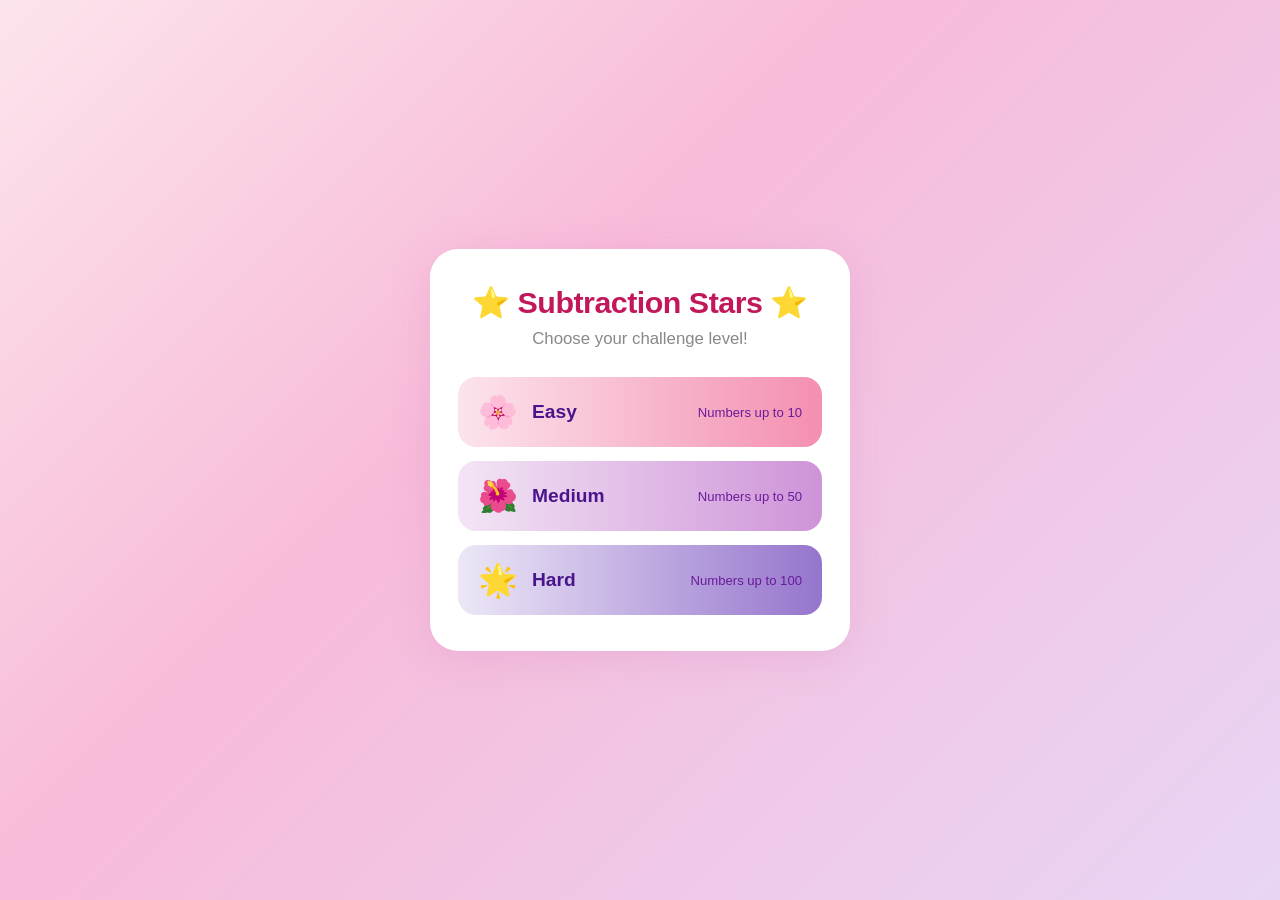
==== index.html @ 39520274 "Add subtraction practice web app for elementary students Three difficulty levels (Easy/Medium/Hard)," ====
<!DOCTYPE html>
<html lang="en">
<head>
  <meta charset="UTF-8" />
  <meta name="viewport" content="width=device-width, initial-scale=1.0" />
  <title>Subtraction Stars ⭐</title>
  <link rel="stylesheet" href="style.css" />
</head>
<body>
  <!-- Screen 1: Welcome / Difficulty Picker -->
  <div id="screen-welcome" class="screen active">
    <div class="card">
      <div class="logo">⭐ Subtraction Stars ⭐</div>
      <p class="subtitle">Choose your challenge level!</p>
      <div class="difficulty-grid">
        <button class="diff-btn easy" onclick="startGame('easy')">
          <span class="diff-icon">🌸</span>
          <span class="diff-name">Easy</span>
          <span class="diff-desc">Numbers up to 10</span>
        </button>
        <button class="diff-btn medium" onclick="startGame('medium')">
          <span class="diff-icon">🌺</span>
          <span class="diff-name">Medium</span>
          <span class="diff-desc">Numbers up to 50</span>
        </button>
        <button class="diff-btn hard" onclick="startGame('hard')">
          <span class="diff-icon">🌟</span>
          <span class="diff-name">Hard</span>
          <span class="diff-desc">Numbers up to 100</span>
        </button>
      </div>
    </div>
  </div>

  <!-- Screen 2: Practice -->
  <div id="screen-game" class="screen">
    <div class="card game-card">
      <div class="game-header">
        <button class="back-btn" onclick="goHome()">← Home</button>
        <div class="score-box">
          <span id="score-display">⭐ 0</span>
          <span id="streak-display" class="streak hidden">🔥 0</span>
        </div>
        <div class="progress-wrap">
          <div id="progress-bar"></div>
        </div>
      </div>

      <div class="question-count">Question <span id="q-num">1</span> of 10</div>

      <div class="problem-area">
        <div class="number top-number" id="num-a"></div>
        <div class="operator">−</div>
        <div class="number bottom-number" id="num-b"></div>
        <div class="line"></div>
      </div>

      <input
        id="answer-input"
        type="number"
        inputmode="numeric"
        placeholder="?"
        autocomplete="off"
        onkeydown="handleKey(event)"
      />

      <button class="submit-btn" id="submit-btn" onclick="checkAnswer()">Check ✓</button>

      <div id="feedback" class="feedback hidden"></div>
    </div>
  </div>

  <!-- Screen 3: Results -->
  <div id="screen-results" class="screen">
    <div class="card results-card">
      <div id="result-emoji" class="result-emoji"></div>
      <h2 id="result-title" class="result-title"></h2>
      <p id="result-msg" class="result-msg"></p>
      <div class="result-score">
        <span id="final-score"></span>
        <span class="out-of"> / 10</span>
      </div>
      <div class="result-actions">
        <button class="play-again-btn" onclick="playAgain()">Play Again 🔄</button>
        <button class="home-btn" onclick="goHome()">Change Level 🏠</button>
      </div>
    </div>
  </div>

  <script src="app.js"></script>
</body>
</html>
---- style.css ----
/* ── Reset & Base ── */
*, *::before, *::after { box-sizing: border-box; margin: 0; padding: 0; }

body {
  min-height: 100vh;
  font-family: 'Segoe UI', Tahoma, Geneva, Verdana, sans-serif;
  background: linear-gradient(135deg, #fce4ec 0%, #f8bbd9 40%, #e8d5f5 100%);
  display: flex;
  align-items: center;
  justify-content: center;
  padding: 16px;
}

/* ── Screens ── */
.screen { display: none; width: 100%; max-width: 420px; }
.screen.active { display: flex; justify-content: center; }

/* ── Card ── */
.card {
  background: #fff;
  border-radius: 28px;
  padding: 36px 28px;
  box-shadow: 0 8px 40px rgba(200, 100, 180, 0.18);
  width: 100%;
  text-align: center;
}

/* ── Welcome Screen ── */
.logo {
  font-size: 1.9rem;
  font-weight: 800;
  color: #c2185b;
  margin-bottom: 8px;
  letter-spacing: -0.5px;
}

.subtitle {
  font-size: 1.05rem;
  color: #888;
  margin-bottom: 28px;
}

.difficulty-grid {
  display: flex;
  flex-direction: column;
  gap: 14px;
}

.diff-btn {
  display: flex;
  align-items: center;
  gap: 14px;
  padding: 16px 20px;
  border: none;
  border-radius: 18px;
  cursor: pointer;
  font-family: inherit;
  text-align: left;
  transition: transform 0.15s, box-shadow 0.15s;
}

.diff-btn:hover { transform: translateY(-3px); box-shadow: 0 6px 20px rgba(0,0,0,0.12); }
.diff-btn:active { transform: translateY(0); }

.diff-btn.easy   { background: linear-gradient(90deg, #fce4ec, #f48fb1); }
.diff-btn.medium { background: linear-gradient(90deg, #f3e5f5, #ce93d8); }
.diff-btn.hard   { background: linear-gradient(90deg, #ede7f6, #9575cd); }

.diff-icon { font-size: 2rem; flex-shrink: 0; }
.diff-name { font-size: 1.2rem; font-weight: 700; color: #4a148c; flex: 1; }
.diff-desc { font-size: 0.82rem; color: #6a1b9a; white-space: nowrap; }

/* ── Game Screen ── */
.game-card { padding: 24px 24px 28px; }

.game-header {
  display: flex;
  align-items: center;
  justify-content: space-between;
  margin-bottom: 6px;
  gap: 10px;
}

.back-btn {
  background: #fce4ec;
  border: none;
  border-radius: 12px;
  padding: 8px 14px;
  font-size: 0.85rem;
  font-weight: 700;
  color: #c2185b;
  cursor: pointer;
  flex-shrink: 0;
  transition: background 0.15s;
}
.back-btn:hover { background: #f8bbd9; }

.score-box {
  display: flex;
  gap: 10px;
  font-size: 1rem;
  font-weight: 800;
  color: #7b1fa2;
}

.streak { color: #e65100; }
.hidden { display: none !important; }

.progress-wrap {
  flex: 1;
  height: 8px;
  background: #f3e5f5;
  border-radius: 99px;
  overflow: hidden;
  min-width: 50px;
}

#progress-bar {
  height: 100%;
  background: linear-gradient(90deg, #f06292, #ab47bc);
  border-radius: 99px;
  transition: width 0.4s ease;
  width: 0%;
}

.question-count {
  font-size: 0.85rem;
  color: #aaa;
  margin-bottom: 20px;
}

/* ── Problem Area ── */
.problem-area {
  display: flex;
  flex-direction: column;
  align-items: flex-end;
  width: 160px;
  margin: 0 auto 24px;
  user-select: none;
}

.number {
  font-size: 3.4rem;
  font-weight: 900;
  color: #4a148c;
  line-height: 1.1;
  width: 100%;
  text-align: right;
}

.operator {
  font-size: 2.6rem;
  font-weight: 700;
  color: #c2185b;
  width: 100%;
  text-align: left;
  line-height: 1.1;
}

.line {
  width: 100%;
  height: 4px;
  background: linear-gradient(90deg, #f06292, #ab47bc);
  border-radius: 99px;
  margin-top: 6px;
}

/* ── Answer Input ── */
#answer-input {
  width: 100%;
  font-size: 2rem;
  font-weight: 800;
  color: #4a148c;
  text-align: center;
  border: 3px solid #e1bee7;
  border-radius: 16px;
  padding: 12px;
  margin-bottom: 16px;
  outline: none;
  transition: border-color 0.2s, box-shadow 0.2s;
  font-family: inherit;
  -moz-appearance: textfield;
}
#answer-input::-webkit-outer-spin-button,
#answer-input::-webkit-inner-spin-button { -webkit-appearance: none; margin: 0; }
#answer-input:focus {
  border-color: #ab47bc;
  box-shadow: 0 0 0 4px rgba(171, 71, 188, 0.15);
}

/* ── Submit Button ── */
.submit-btn {
  width: 100%;
  padding: 15px;
  border: none;
  border-radius: 16px;
  background: linear-gradient(90deg, #f06292, #ab47bc);
  color: #fff;
  font-size: 1.15rem;
  font-weight: 800;
  font-family: inherit;
  cursor: pointer;
  transition: transform 0.15s, box-shadow 0.15s;
  letter-spacing: 0.5px;
}
.submit-btn:hover { transform: translateY(-2px); box-shadow: 0 6px 18px rgba(171,71,188,0.35); }
.submit-btn:active { transform: translateY(0); }

/* ── Feedback ── */
.feedback {
  margin-top: 16px;
  padding: 12px 16px;
  border-radius: 14px;
  font-size: 1rem;
  font-weight: 700;
  animation: popIn 0.25s ease;
}
.feedback.correct { background: #e8f5e9; color: #2e7d32; border: 2px solid #a5d6a7; }
.feedback.wrong   { background: #fce4ec; color: #c62828; border: 2px solid #f48fb1; }

@keyframes popIn {
  from { opacity: 0; transform: scale(0.88); }
  to   { opacity: 1; transform: scale(1); }
}

/* ── Results Screen ── */
.results-card { padding: 40px 28px; }

.result-emoji { font-size: 4.5rem; margin-bottom: 12px; animation: bounce 0.6s ease; }

@keyframes bounce {
  0%   { transform: scale(0.5); opacity: 0; }
  70%  { transform: scale(1.15); }
  100% { transform: scale(1); opacity: 1; }
}

.result-title { font-size: 1.7rem; font-weight: 900; color: #6a1b9a; margin-bottom: 8px; }
.result-msg   { font-size: 1rem; color: #888; margin-bottom: 20px; }

.result-score {
  font-size: 3.8rem;
  font-weight: 900;
  color: #c2185b;
  margin-bottom: 28px;
  line-height: 1;
}
.out-of { font-size: 1.5rem; color: #bbb; font-weight: 600; }

.result-actions {
  display: flex;
  flex-direction: column;
  gap: 12px;
}

.play-again-btn {
  width: 100%;
  padding: 15px;
  border: none;
  border-radius: 16px;
  background: linear-gradient(90deg, #f06292, #ab47bc);
  color: #fff;
  font-size: 1.1rem;
  font-weight: 800;
  font-family: inherit;
  cursor: pointer;
  transition: transform 0.15s, box-shadow 0.15s;
}
.play-again-btn:hover { transform: translateY(-2px); box-shadow: 0 6px 18px rgba(171,71,188,0.35); }

.home-btn {
  width: 100%;
  padding: 13px;
  border: 3px solid #e1bee7;
  border-radius: 16px;
  background: transparent;
  color: #ab47bc;
  font-size: 1rem;
  font-weight: 700;
  font-family: inherit;
  cursor: pointer;
  transition: background 0.15s;
}
.home-btn:hover { background: #f3e5f5; }

/* ── Input shake animation ── */
@keyframes shake {
  0%,100% { transform: translateX(0); }
  20%      { transform: translateX(-8px); }
  40%      { transform: translateX(8px); }
  60%      { transform: translateX(-6px); }
  80%      { transform: translateX(6px); }
}
.shake { animation: shake 0.4s ease; }
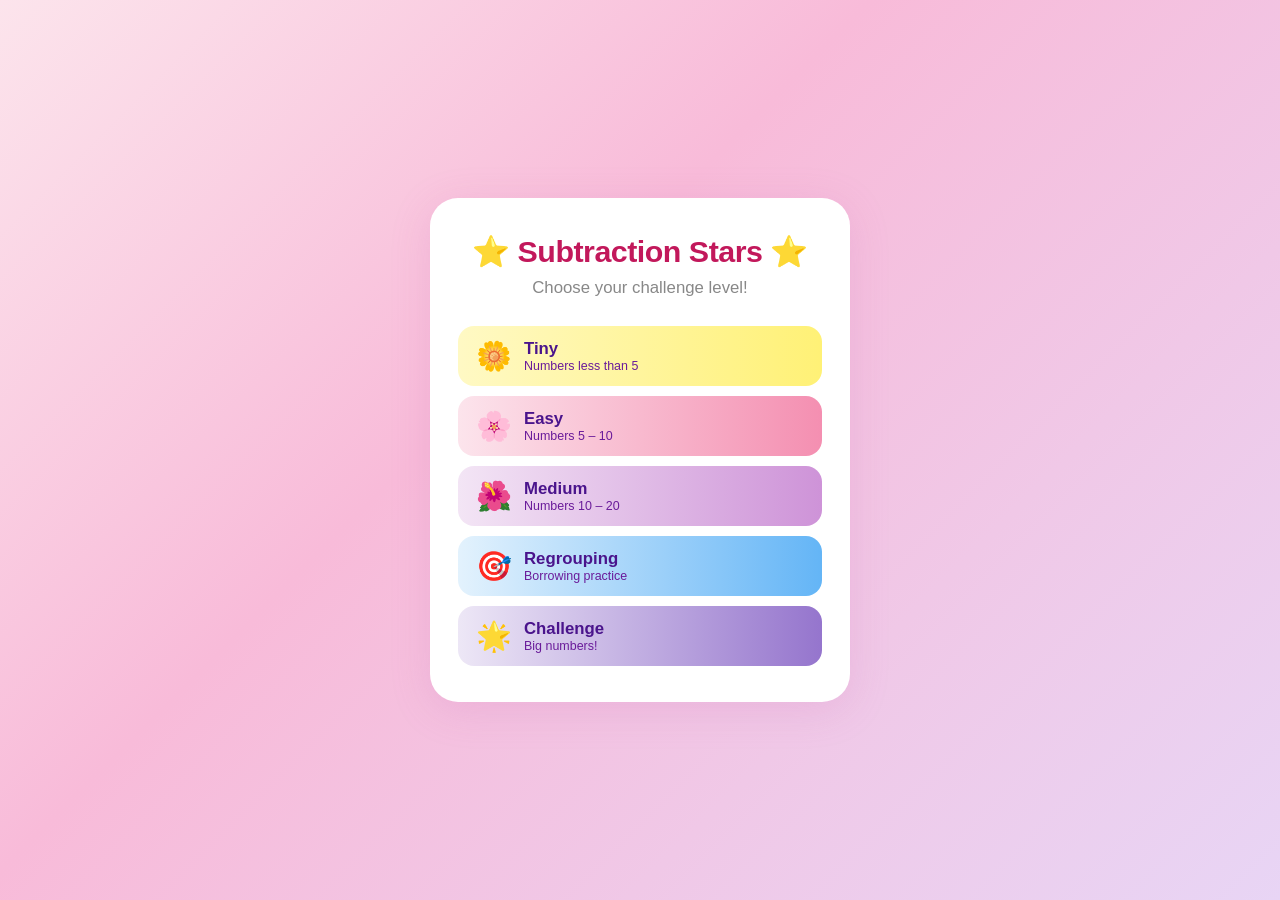
==== commit 0d818636: "Expand difficulty levels from 3 to 5 with regrouping mode Levels: Tiny (<5), Easy (5-10), Medium (10" ====
--- a/index.html
+++ b/index.html
@@ -13,20 +13,40 @@
       <div class="logo">⭐ Subtraction Stars ⭐</div>
       <p class="subtitle">Choose your challenge level!</p>
       <div class="difficulty-grid">
-        <button class="diff-btn easy" onclick="startGame('easy')">
+        <button class="diff-btn lvl1" onclick="startGame('tiny')">
+          <span class="diff-icon">🌼</span>
+          <span class="diff-info">
+            <span class="diff-name">Tiny</span>
+            <span class="diff-desc">Numbers less than 5</span>
+          </span>
+        </button>
+        <button class="diff-btn lvl2" onclick="startGame('easy')">
           <span class="diff-icon">🌸</span>
-          <span class="diff-name">Easy</span>
-          <span class="diff-desc">Numbers up to 10</span>
+          <span class="diff-info">
+            <span class="diff-name">Easy</span>
+            <span class="diff-desc">Numbers 5 – 10</span>
+          </span>
         </button>
-        <button class="diff-btn medium" onclick="startGame('medium')">
+        <button class="diff-btn lvl3" onclick="startGame('medium')">
           <span class="diff-icon">🌺</span>
-          <span class="diff-name">Medium</span>
-          <span class="diff-desc">Numbers up to 50</span>
+          <span class="diff-info">
+            <span class="diff-name">Medium</span>
+            <span class="diff-desc">Numbers 10 – 20</span>
+          </span>
         </button>
-        <button class="diff-btn hard" onclick="startGame('hard')">
+        <button class="diff-btn lvl4" onclick="startGame('regroup')">
+          <span class="diff-icon">🎯</span>
+          <span class="diff-info">
+            <span class="diff-name">Regrouping</span>
+            <span class="diff-desc">Borrowing practice</span>
+          </span>
+        </button>
+        <button class="diff-btn lvl5" onclick="startGame('challenge')">
           <span class="diff-icon">🌟</span>
-          <span class="diff-name">Hard</span>
-          <span class="diff-desc">Numbers up to 100</span>
+          <span class="diff-info">
+            <span class="diff-name">Challenge</span>
+            <span class="diff-desc">Big numbers!</span>
+          </span>
         </button>
       </div>
     </div>
--- a/style.css
+++ b/style.css
@@ -43,16 +43,16 @@
 .difficulty-grid {
   display: flex;
   flex-direction: column;
-  gap: 14px;
+  gap: 10px;
 }
 
 .diff-btn {
   display: flex;
   align-items: center;
-  gap: 14px;
-  padding: 16px 20px;
+  gap: 12px;
+  padding: 13px 18px;
   border: none;
-  border-radius: 18px;
+  border-radius: 16px;
   cursor: pointer;
   font-family: inherit;
   text-align: left;
@@ -62,13 +62,23 @@
 .diff-btn:hover { transform: translateY(-3px); box-shadow: 0 6px 20px rgba(0,0,0,0.12); }
 .diff-btn:active { transform: translateY(0); }
 
-.diff-btn.easy   { background: linear-gradient(90deg, #fce4ec, #f48fb1); }
-.diff-btn.medium { background: linear-gradient(90deg, #f3e5f5, #ce93d8); }
-.diff-btn.hard   { background: linear-gradient(90deg, #ede7f6, #9575cd); }
-
-.diff-icon { font-size: 2rem; flex-shrink: 0; }
-.diff-name { font-size: 1.2rem; font-weight: 700; color: #4a148c; flex: 1; }
-.diff-desc { font-size: 0.82rem; color: #6a1b9a; white-space: nowrap; }
+.diff-btn.lvl1 { background: linear-gradient(90deg, #fff9c4, #fff176); }
+.diff-btn.lvl2 { background: linear-gradient(90deg, #fce4ec, #f48fb1); }
+.diff-btn.lvl3 { background: linear-gradient(90deg, #f3e5f5, #ce93d8); }
+.diff-btn.lvl4 { background: linear-gradient(90deg, #e3f2fd, #64b5f6); }
+.diff-btn.lvl5 { background: linear-gradient(90deg, #ede7f6, #9575cd); }
+
+.diff-icon { font-size: 1.8rem; flex-shrink: 0; }
+
+.diff-info {
+  display: flex;
+  flex-direction: column;
+  align-items: flex-start;
+  flex: 1;
+}
+
+.diff-name { font-size: 1.05rem; font-weight: 700; color: #4a148c; line-height: 1.2; }
+.diff-desc { font-size: 0.78rem; color: #6a1b9a; }
 
 /* ── Game Screen ── */
 .game-card { padding: 24px 24px 28px; }
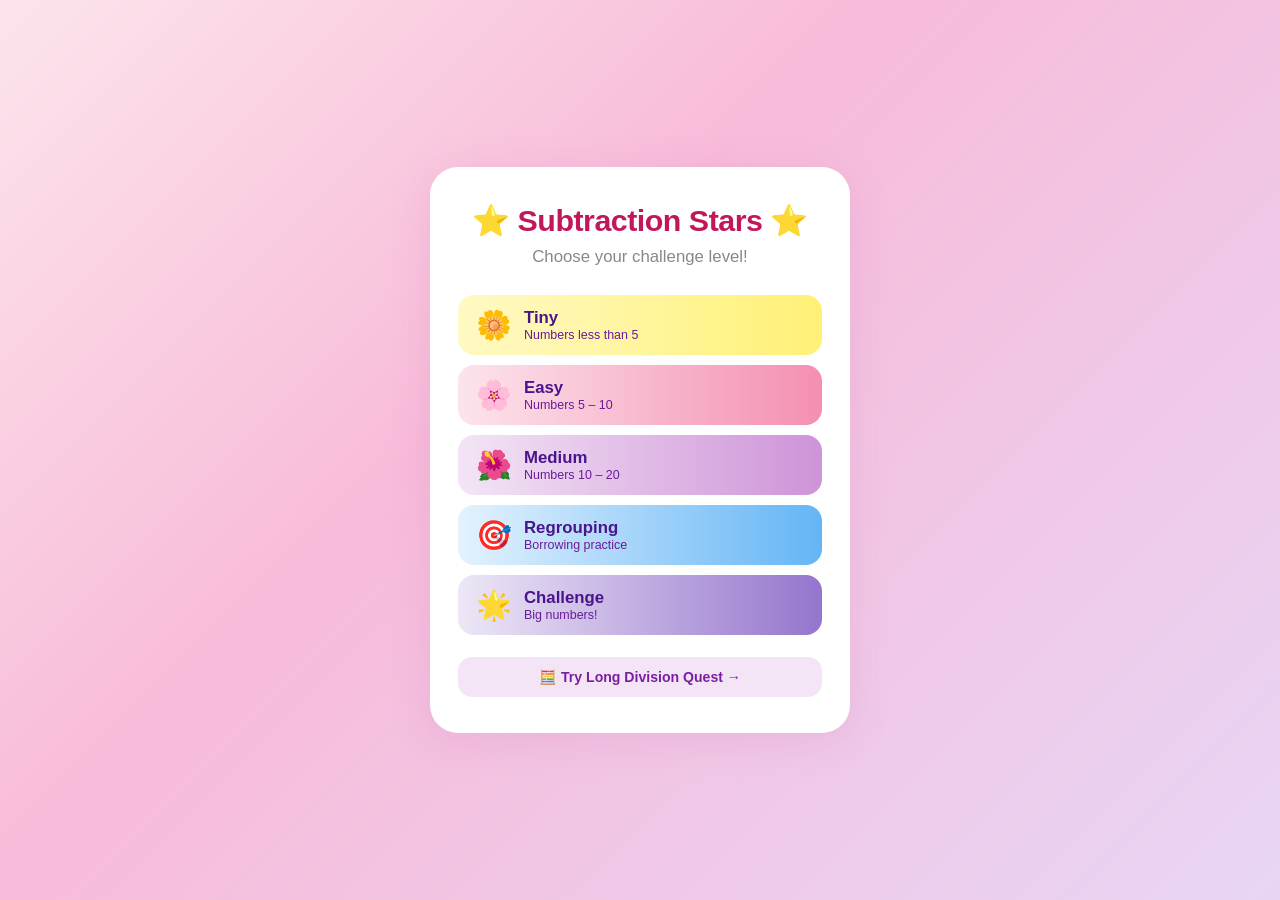
==== commit 5908ed53: "Link Subtraction Stars and Long Division Quest with cross-app navigation Adds a themed link on each " ====
--- a/index.html
+++ b/index.html
@@ -49,6 +49,7 @@
           </span>
         </button>
       </div>
+      <a class="app-switch" href="long-division/index.html">🧮 Try Long Division Quest →</a>
     </div>
   </div>
 
--- a/style.css
+++ b/style.css
@@ -39,6 +39,20 @@
   color: #888;
   margin-bottom: 28px;
 }
+
+.app-switch {
+  display: block;
+  margin-top: 22px;
+  padding: 12px;
+  border-radius: 14px;
+  background: #f3e5f5;
+  color: #7b1fa2;
+  font-size: 0.88rem;
+  font-weight: 700;
+  text-decoration: none;
+  transition: background 0.15s, transform 0.15s;
+}
+.app-switch:hover { background: #e1bee7; transform: translateY(-2px); }
 
 .difficulty-grid {
   display: flex;
